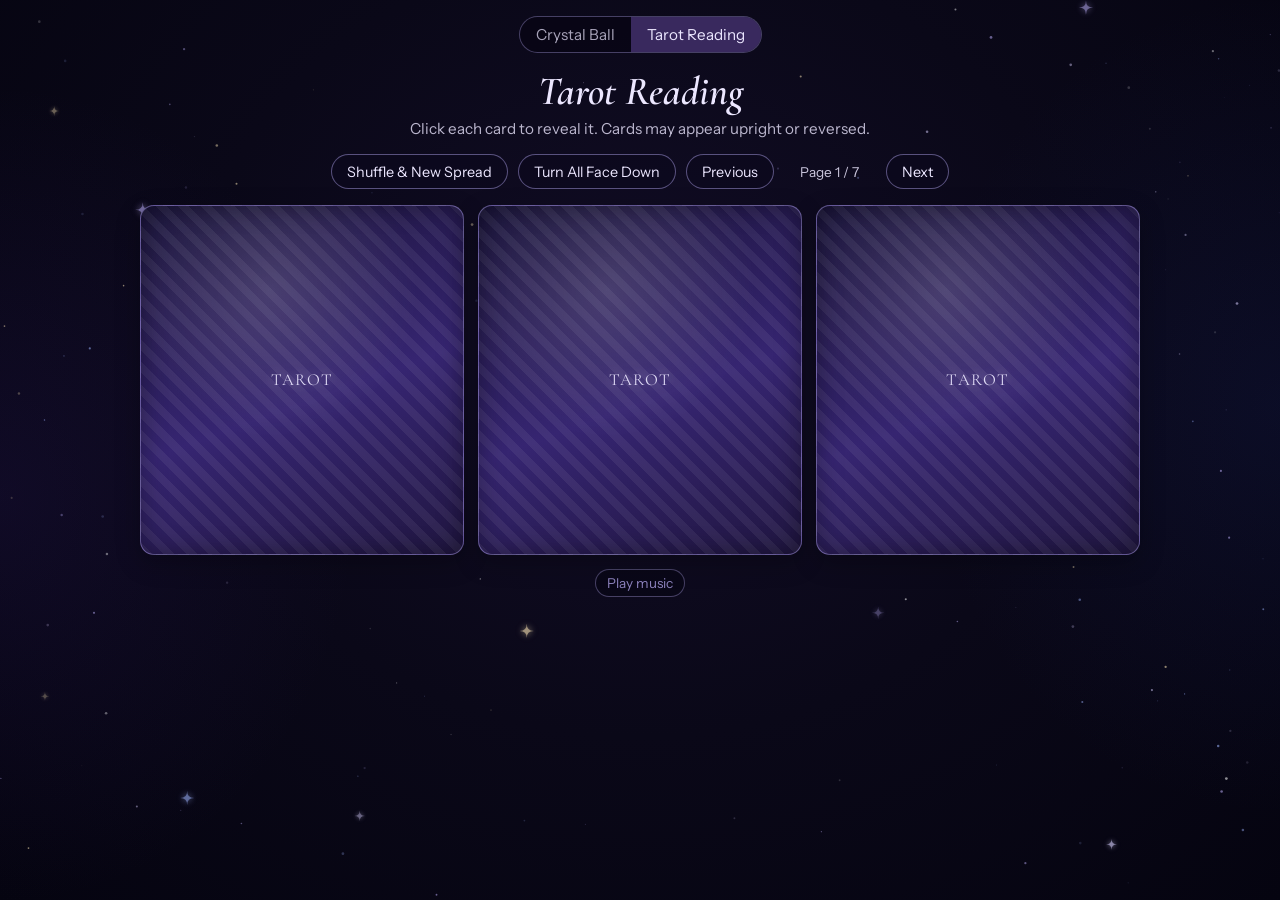
==== tarot.html @ 867b46ff "poop" ====
<!doctype html>
<html lang="en">
<head>
  <meta charset="utf-8">
  <meta name="viewport" content="width=device-width, initial-scale=1">
  <title>Tarot Reading</title>
  <link rel="preconnect" href="https://fonts.googleapis.com">
  <link rel="preconnect" href="https://fonts.gstatic.com" crossorigin>
  <link href="https://fonts.googleapis.com/css2?family=Cormorant+Garamond:ital,wght@1,500;1,600&family=Instrument+Sans:wght@400;500&display=swap" rel="stylesheet">
  <link rel="stylesheet" href="style.css">
</head>
<body>
  <canvas id="stars" aria-hidden="true"></canvas>
  <main>
    <audio id="background-music" src="Wizard_Tower_Theme.mp3"
           loop preload="auto" autoplay></audio>

    <nav class="page-switch" aria-label="Pages">
      <a class="page-link" href="index.html">Crystal Ball</a>
      <a class="page-link is-active" href="tarot.html" aria-current="page">Tarot Reading</a>
    </nav>

    <section class="mode-panel tarot-panel" id="tarot-panel">
      <div class="tarot-header">
        <h2>Tarot Reading</h2>
        <p>Click each card to reveal it. Cards may appear upright or reversed.</p>
      </div>

      <div class="tarot-controls">
        <button class="tarot-btn" id="shuffle-tarot" type="button">Shuffle &amp; New Spread</button>
        <button class="tarot-btn" id="reset-tarot" type="button">Turn All Face Down</button>
        <button class="tarot-btn" id="tarot-prev" type="button">Previous</button>
        <span class="tarot-page" id="tarot-page" aria-live="polite">Page 1 / 1</span>
        <button class="tarot-btn" id="tarot-next" type="button">Next</button>
      </div>

      <div class="tarot-deck" id="tarot-deck" aria-live="polite"></div>
    </section>

    <button class="music-toggle" id="music-toggle" type="button"
            aria-pressed="true">Play music</button>

    <p class="sr" id="live" aria-live="polite"></p>
  </main>
  <script src="stars.js"></script>
  <script src="script.js"></script>
</body>
</html>
---- style.css ----
html,
body {
  height: 100%;
  overflow: hidden;
}

:root {
  --bg: #050410;
  --ink: #ece7ff;
  --lavender: #b9acf5;
  --violet: #6b4fa8;

  /* Where the glowing orb sits inside the 1080x1080 video (tweak if you re-render) */
  --orb-x: 50.5%;
  --orb-y: 47.2%;
  --window-size: 29%;   /* diameter of the dark circle, relative to the frame */
  --zoom: 1.75;         /* how far the camera pushes in */

  --size: min(94vw, 66svh, 760px);
}

* { box-sizing: border-box; }

body {
  margin: 0;
  min-height: 100svh;
  display: grid;
  place-items: center;
  background:
    radial-gradient(ellipse 40% 65% at 0% 55%, rgba(60, 34, 130, 0.16), transparent 70%),
    radial-gradient(ellipse 40% 65% at 100% 45%, rgba(30, 48, 130, 0.16), transparent 70%),
    radial-gradient(ellipse at 50% 38%, #120d26 0%, #0a0818 50%, var(--bg) 100%);
  background-attachment: fixed;
  color: var(--ink);
  font-family: "Instrument Sans", system-ui, sans-serif;
}

#stars {
  position: fixed;
  inset: 0;
  width: 100%;
  height: 100%;
  z-index: 0;
  pointer-events: none;
}

main {
  position: relative;
  z-index: 1;
  display: flex;
  flex-direction: column;
  align-items: center;
  gap: 0.9rem;
  padding: 1rem 0.6rem;
  width: 100%;
  height: 100svh;
}

.mode-switch {
  display: inline-flex;
  border: 1px solid rgba(185, 172, 245, 0.35);
  border-radius: 999px;
  background: rgba(5, 4, 16, 0.45);
  overflow: hidden;
}

.page-switch {
  display: inline-flex;
  border: 1px solid rgba(185, 172, 245, 0.35);
  border-radius: 999px;
  background: rgba(5, 4, 16, 0.45);
  overflow: hidden;
}

.page-link {
  text-decoration: none;
  color: rgba(236, 231, 255, 0.7);
  padding: 0.5rem 1rem;
  font-family: "Instrument Sans", system-ui, sans-serif;
  font-size: 0.95rem;
  transition: background 200ms ease, color 200ms ease;
}

.page-link:hover {
  color: var(--ink);
}

.page-link.is-active {
  background: rgba(107, 79, 168, 0.5);
  color: var(--ink);
}

.page-link:focus-visible {
  outline: 1px solid var(--lavender);
  outline-offset: -1px;
}

.mode-btn {
  border: 0;
  background: transparent;
  color: rgba(236, 231, 255, 0.7);
  padding: 0.5rem 1rem;
  font-family: "Instrument Sans", system-ui, sans-serif;
  font-size: 0.95rem;
  cursor: pointer;
  transition: background 200ms ease, color 200ms ease;
}

.mode-btn:hover {
  color: var(--ink);
}

.mode-btn.is-active {
  background: rgba(107, 79, 168, 0.5);
  color: var(--ink);
}

.mode-btn:focus-visible {
  outline: 1px solid var(--lavender);
  outline-offset: -1px;
}

.mode-panel {
  width: min(94vw, 1000px);
  display: flex;
  flex-direction: column;
  align-items: center;
  gap: 0.9rem;
  max-height: calc(100svh - 180px);
}

.sr {
  position: absolute; width: 1px; height: 1px; overflow: hidden;
  clip: rect(0 0 0 0); white-space: nowrap; border: 0; padding: 0; margin: -1px;
}

/* ---------- The ball ---------- */

.frame {
  position: relative;
  width: var(--size);
  aspect-ratio: 1;
  overflow: hidden;
  container-type: inline-size;
  /* feathers the video's edges into the page background */
  -webkit-mask-image: radial-gradient(circle, #000 58%, transparent 74%);
          mask-image: radial-gradient(circle, #000 58%, transparent 74%);
}

.stage {
  position: absolute;
  inset: 0;
  transform-origin: var(--orb-x) var(--orb-y);
  /* closing: wait for the text to leave, then ease back out */
  transition: transform 850ms cubic-bezier(0.55, 0.05, 0.35, 1) 300ms;
}
.frame.is-open .stage {
  /* opening: fast start, long soft landing */
  transition: transform 1000ms cubic-bezier(0.16, 0.84, 0.24, 1);
  transform: scale(var(--zoom));
}

video {
  position: absolute;
  inset: 0;
  width: 100%;
  height: 100%;
  object-fit: cover;
  display: block;
}

.hit {
  position: absolute;
  inset: 0;
  width: 100%;
  height: 100%;
  background: none;
  border: 0;
  padding: 0;
  cursor: pointer;
  -webkit-tap-highlight-color: transparent;
  border-radius: 50%;
}
.hit:focus-visible {
  outline: 2px solid var(--lavender);
  outline-offset: -18%;
}

/* ---------- The dark window ---------- */

.window {
  position: absolute;
  left: var(--orb-x);
  top: var(--orb-y);
  width: var(--window-size);
  aspect-ratio: 1;
  translate: -50% -50%;
  border-radius: 50%;
  display: grid;
  place-items: center;
  background: radial-gradient(circle, rgba(4, 2, 10, 0.78) 0%, rgba(4, 2, 10, 0.86) 100%);
  box-shadow: inset 0 0 6cqw rgba(0, 0, 0, 0.7), 0 0 3cqw rgba(107, 79, 168, 0.35);
  backdrop-filter: blur(1.5px);
  scale: 0.35;
  opacity: 0;
  pointer-events: none;
  /* closing: after the text fades, shrink away */
  transition: scale 380ms cubic-bezier(0.5, 0, 0.75, 0) 120ms,
              opacity 300ms ease 160ms;
}
.frame.is-open .window {
  scale: 1;
  opacity: 1;
  /* opening: appears once the zoom is mostly done, with a slight overshoot */
  transition: scale 750ms cubic-bezier(0.2, 1.35, 0.4, 1) 550ms,
              opacity 400ms ease 550ms;
}

.answer {
  margin: 0;
  width: 78%;
  text-align: center;
  text-wrap: balance;
  font-family: "Cormorant Garamond", Georgia, serif;
  font-style: italic;
  font-weight: 600;
  line-height: 1.05;
  color: var(--ink);
  text-shadow: 0 0 1.4cqw rgba(185, 172, 245, 0.7);
  font-size: 3.4cqw;
  opacity: 0;
  filter: blur(6px);
  transition: opacity 180ms ease, filter 180ms ease;
}
.answer[data-size="short"] { font-size: 7cqw; }
.answer[data-size="long"]  { font-size: 2.8cqw; }
.answer[data-size="num"]   { font-size: 11cqw; line-height: 1; }

.frame.is-open .answer {
  opacity: 1;
  filter: blur(0);
  transition: opacity 650ms ease 1050ms, filter 650ms ease 1050ms;
}

/* ---------- Controls ---------- */

.hint {
  margin: 0;
  min-height: 1.4em;
  font-family: "Cormorant Garamond", Georgia, serif;
  font-style: italic;
  font-weight: 500;
  font-size: 1.15rem;
  color: var(--lavender);
  opacity: 0.7;
}

.types {
  display: flex;
  flex-wrap: wrap;
  justify-content: center;
  gap: 0.4rem 2rem;
  border: 0;
  padding: 0;
  margin: 0.4rem 0 0;
  max-width: 92vw;
}

.choice {
  position: relative;
  padding: 0.35rem 0;
  background: none;
  border: 0;
  cursor: pointer;
  font-family: "Cormorant Garamond", Georgia, serif;
  font-style: italic;
  font-weight: 600;
  font-size: 1.25rem;
  line-height: 1.2;
  color: rgba(185, 172, 245, 0.5);
  transition: color 250ms;
  -webkit-tap-highlight-color: transparent;
}
.choice:hover { color: rgba(185, 172, 245, 0.85); }
.choice:focus-visible { outline: 1px solid var(--lavender); outline-offset: 4px; }

/* a small four-point star, like the ones in the sky, marks the choice */
.choice::before {
  content: "";
  position: absolute;
  left: -1rem;
  top: 50%;
  width: 0.55rem;
  height: 0.55rem;
  margin-top: -0.275rem;
  background: var(--ink);
  clip-path: polygon(50% 0, 60% 40%, 100% 50%, 60% 60%, 50% 100%, 40% 60%, 0 50%, 40% 40%);
  opacity: 0;
  transform: scale(0.3) rotate(-45deg);
  transition: opacity 250ms, transform 350ms cubic-bezier(0.2, 1.3, 0.4, 1);
}
.choice[aria-pressed="true"] { color: var(--ink); }
.choice[aria-pressed="true"]::before { opacity: 0.9; transform: none; }

.music-toggle {
  padding: 0.3rem 0.7rem;
  border: 1px solid rgba(185, 172, 245, 0.35);
  border-radius: 999px;
  background: rgba(5, 4, 16, 0.35);
  color: rgba(185, 172, 245, 0.75);
  cursor: pointer;
  font: inherit;
  font-size: 0.85rem;
  transition: border-color 250ms, color 250ms, background 250ms;
  -webkit-tap-highlight-color: transparent;
}
.music-toggle:hover {
  border-color: rgba(185, 172, 245, 0.75);
  color: var(--ink);
  background: rgba(107, 79, 168, 0.2);
}
.music-toggle:focus-visible {
  outline: 1px solid var(--lavender);
  outline-offset: 3px;
}

/* ---------- Tarot ---------- */

.tarot-panel {
  gap: 1rem;
}

.tarot-header {
  text-align: center;
}

.tarot-header h2 {
  margin: 0;
  font-family: "Cormorant Garamond", Georgia, serif;
  font-style: italic;
  font-weight: 600;
  font-size: clamp(1.7rem, 3.8vw, 2.5rem);
}

.tarot-header p {
  margin: 0.25rem 0 0;
  color: rgba(236, 231, 255, 0.78);
  font-size: 0.95rem;
}

.tarot-controls {
  display: flex;
  gap: 0.6rem;
  flex-wrap: wrap;
  justify-content: center;
  align-items: center;
}

.tarot-page {
  min-width: 5.8rem;
  text-align: center;
  font-size: 0.85rem;
  color: rgba(236, 231, 255, 0.85);
}

.tarot-btn {
  padding: 0.45rem 0.95rem;
  border: 1px solid rgba(185, 172, 245, 0.45);
  border-radius: 999px;
  background: rgba(12, 9, 30, 0.62);
  color: var(--ink);
  font-family: "Instrument Sans", system-ui, sans-serif;
  font-size: 0.9rem;
  cursor: pointer;
  transition: transform 200ms ease, border-color 200ms ease, background 200ms ease;
}

.tarot-btn:hover {
  transform: translateY(-1px);
  border-color: rgba(185, 172, 245, 0.9);
  background: rgba(41, 23, 90, 0.58);
}

.tarot-btn:focus-visible {
  outline: 1px solid var(--lavender);
  outline-offset: 2px;
}

.tarot-deck {
  width: min(94vw, 1000px);
  display: grid;
  grid-template-columns: repeat(3, minmax(0, 1fr));
  gap: 0.85rem;
}

.tarot-card {
  border: 0;
  background: none;
  perspective: 1400px;
  padding: 0;
  cursor: pointer;
  min-height: clamp(260px, 44svh, 350px);
}

.tarot-card:focus-visible {
  outline: 2px solid var(--lavender);
  outline-offset: 2px;
  border-radius: 14px;
}

.tarot-card-inner {
  position: relative;
  width: 100%;
  height: 100%;
  min-height: clamp(260px, 44svh, 350px);
  border-radius: 14px;
  transform-style: preserve-3d;
  transition: transform 850ms cubic-bezier(0.16, 0.9, 0.2, 1.02);
}

.tarot-card.is-revealed .tarot-card-inner {
  transform: rotateY(180deg);
}

.tarot-face {
  position: absolute;
  inset: 0;
  border-radius: 14px;
  backface-visibility: hidden;
  overflow: hidden;
}

.tarot-back {
  border: 1px solid rgba(185, 172, 245, 0.4);
  background:
    radial-gradient(circle at 40% 24%, rgba(255, 255, 255, 0.15), transparent 45%),
    repeating-linear-gradient(45deg, rgba(255, 255, 255, 0.07) 0 8px, rgba(255, 255, 255, 0.01) 8px 16px),
    linear-gradient(160deg, #161036 0%, #34226f 55%, #1d133f 100%);
  box-shadow: inset 0 0 26px rgba(0, 0, 0, 0.35), 0 8px 24px rgba(0, 0, 0, 0.25);
  display: grid;
  place-items: center;
}

.tarot-back span {
  font-family: "Cormorant Garamond", Georgia, serif;
  font-size: 1.05rem;
  letter-spacing: 0.08em;
  text-transform: uppercase;
  color: rgba(236, 231, 255, 0.92);
  text-shadow: 0 0 12px rgba(236, 231, 255, 0.42);
}

.tarot-front {
  transform: rotateY(180deg);
  background: linear-gradient(180deg, rgba(22, 16, 54, 0.97) 0%, rgba(10, 8, 24, 0.98) 100%);
  border: 1px solid rgba(185, 172, 245, 0.35);
  display: grid;
  grid-template-rows: 58% 42%;
}

.tarot-image-wrap {
  position: relative;
  height: 100%;
  background: rgba(0, 0, 0, 0.28);
  display: grid;
  place-items: center;
  padding: 0.2rem;
}

.tarot-image {
  width: 100%;
  height: 100%;
  object-fit: contain;
  display: block;
}

.tarot-image.is-reversed {
  transform: rotate(180deg);
}

.tarot-front-content {
  padding: 0.52rem 0.58rem;
  display: grid;
  gap: 0.3rem;
  overflow: auto;
}

.tarot-name {
  margin: 0;
  font-family: "Cormorant Garamond", Georgia, serif;
  font-style: italic;
  font-size: clamp(1.02rem, 1.5vw, 1.16rem);
  line-height: 1.1;
  color: var(--ink);
  text-shadow: 0 0 10px rgba(185, 172, 245, 0.22);
}

.tarot-orientation {
  margin: 0;
  font-size: 0.72rem;
  letter-spacing: 0.06em;
  text-transform: uppercase;
  color: rgba(185, 172, 245, 0.9);
}

.tarot-meaning {
  margin: 0;
  font-size: clamp(0.72rem, 1.1vw, 0.8rem);
  line-height: 1.25;
  color: rgba(236, 231, 255, 0.9);
}

@media (prefers-reduced-motion: reduce) {
  .choice::before { transition: none; }
  :root { --zoom: 1; }
  .stage, .frame.is-open .stage { transition: none; }
  .window, .frame.is-open .window { transition: opacity 200ms ease; scale: 1; }
  .answer, .frame.is-open .answer { transition: opacity 200ms ease; filter: none; }
  .frame.is-open .window, .frame.is-open .answer { transition-delay: 0s; }
  .tarot-card-inner,
  .tarot-card.is-revealed .tarot-card-inner {
    transition: none;
  }
}

@media (max-width: 640px) {
  .mode-panel {
    max-height: calc(100svh - 170px);
  }

  .tarot-deck {
    grid-template-columns: repeat(2, minmax(0, 1fr));
  }

  .tarot-card,
  .tarot-card-inner {
    min-height: clamp(220px, 34svh, 280px);
  }

  .tarot-front {
    grid-template-rows: 54% 46%;
  }
}
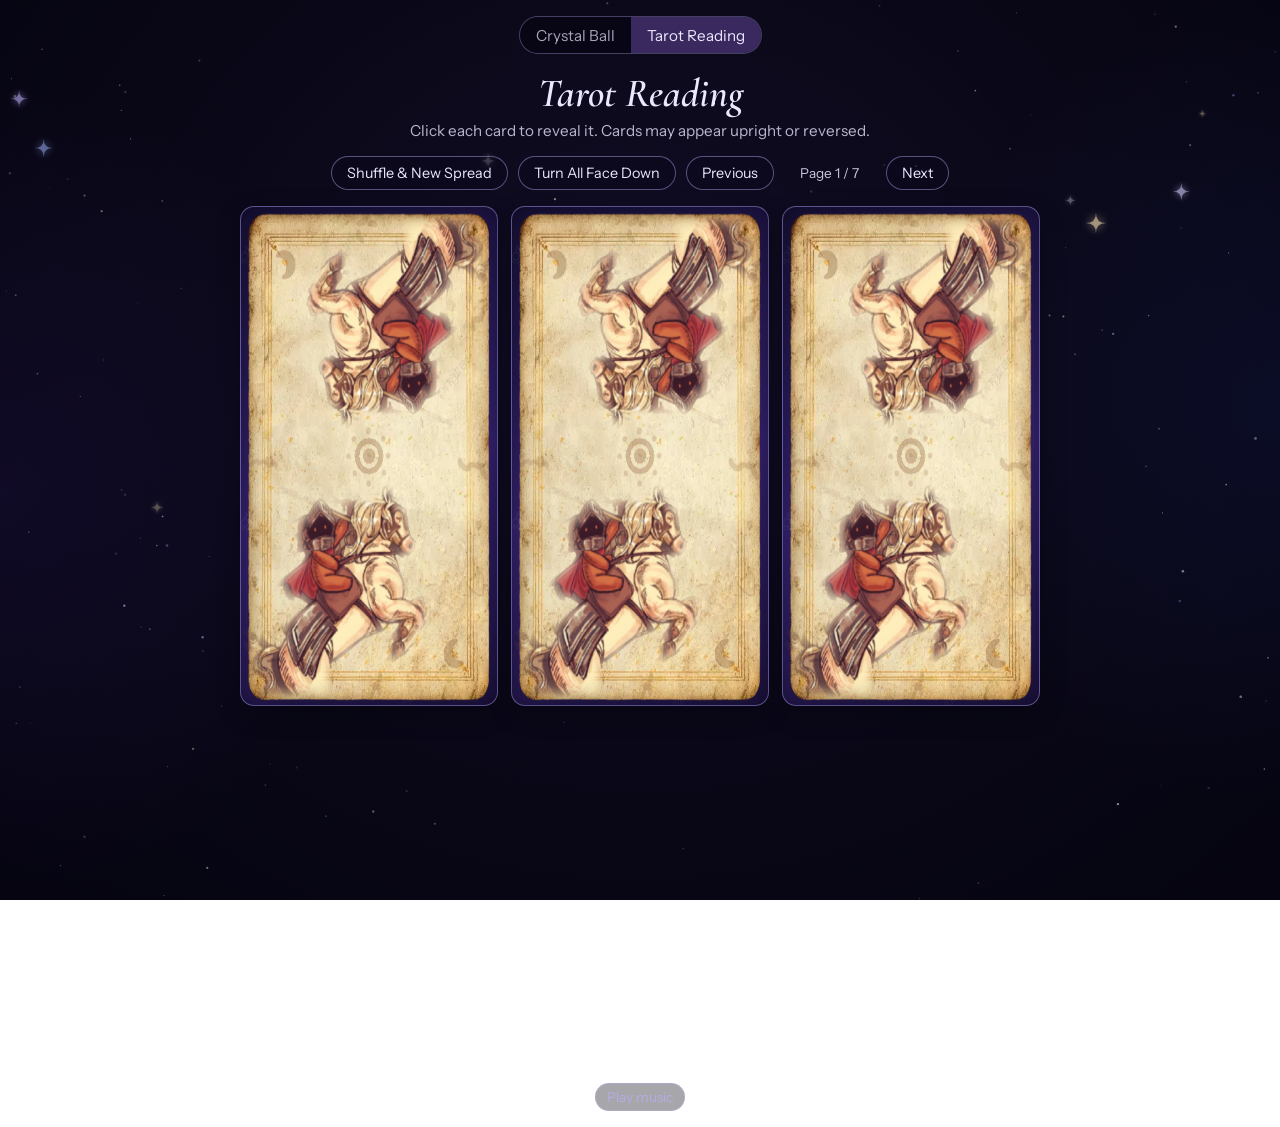
==== commit 6ffaa30b: "Tarot Sound Effects" ====
--- a/tarot.html
+++ b/tarot.html
@@ -14,6 +14,7 @@
   <main>
     <audio id="background-music" src="Wizard_Tower_Theme.mp3"
            loop preload="auto" autoplay></audio>
+    <audio id="flip-sound" src="flipcard.wav" preload="auto"></audio>
 
     <nav class="page-switch" aria-label="Pages">
       <a class="page-link" href="index.html">Crystal Ball</a>
--- a/style.css
+++ b/style.css
@@ -1,7 +1,9 @@
 html,
 body {
-  height: 100%;
-  overflow: hidden;
+  min-height: 100%;
+  height: auto;
+  overflow-x: hidden;
+  overflow-y: auto;
 }
 
 :root {
@@ -53,7 +55,8 @@
   gap: 0.9rem;
   padding: 1rem 0.6rem;
   width: 100%;
-  height: 100svh;
+  min-height: 100svh;
+  height: auto;
 }
 
 .mode-switch {
@@ -66,6 +69,8 @@
 
 .page-switch {
   display: inline-flex;
+  flex: 0 0 auto;
+  min-height: 2.4rem;
   border: 1px solid rgba(185, 172, 245, 0.35);
   border-radius: 999px;
   background: rgba(5, 4, 16, 0.45);
@@ -73,6 +78,8 @@
 }
 
 .page-link {
+  display: inline-flex;
+  align-items: center;
   text-decoration: none;
   color: rgba(236, 231, 255, 0.7);
   padding: 0.5rem 1rem;
@@ -328,6 +335,9 @@
 
 .tarot-panel {
   gap: 1rem;
+  max-height: none;
+  min-height: 1000px;
+  padding: 0 0.3rem 0.5rem;
 }
 
 .tarot-header {
@@ -387,7 +397,9 @@
 }
 
 .tarot-deck {
-  width: min(94vw, 1000px);
+  min-width: 800px;
+  flex: 0 0 auto;
+  min-height: 500px;
   display: grid;
   grid-template-columns: repeat(3, minmax(0, 1fr));
   gap: 0.85rem;
@@ -396,10 +408,10 @@
 .tarot-card {
   border: 0;
   background: none;
-  perspective: 1400px;
   padding: 0;
   cursor: pointer;
-  min-height: clamp(260px, 44svh, 350px);
+  height: 100%;
+  min-height: 0;
 }
 
 .tarot-card:focus-visible {
@@ -412,7 +424,6 @@
   position: relative;
   width: 100%;
   height: 100%;
-  min-height: clamp(260px, 44svh, 350px);
   border-radius: 14px;
   transform-style: preserve-3d;
   transition: transform 850ms cubic-bezier(0.16, 0.9, 0.2, 1.02);
@@ -433,8 +444,7 @@
 .tarot-back {
   border: 1px solid rgba(185, 172, 245, 0.4);
   background:
-    radial-gradient(circle at 40% 24%, rgba(255, 255, 255, 0.15), transparent 45%),
-    repeating-linear-gradient(45deg, rgba(255, 255, 255, 0.07) 0 8px, rgba(255, 255, 255, 0.01) 8px 16px),
+    url("TarotBacking.png") center / 100% 100% no-repeat,
     linear-gradient(160deg, #161036 0%, #34226f 55%, #1d133f 100%);
   box-shadow: inset 0 0 26px rgba(0, 0, 0, 0.35), 0 8px 24px rgba(0, 0, 0, 0.25);
   display: grid;
@@ -442,6 +452,7 @@
 }
 
 .tarot-back span {
+  display: none;
   font-family: "Cormorant Garamond", Georgia, serif;
   font-size: 1.05rem;
   letter-spacing: 0.08em;
@@ -455,22 +466,26 @@
   background: linear-gradient(180deg, rgba(22, 16, 54, 0.97) 0%, rgba(10, 8, 24, 0.98) 100%);
   border: 1px solid rgba(185, 172, 245, 0.35);
   display: grid;
-  grid-template-rows: 58% 42%;
+  grid-template-rows: minmax(0, 1fr) auto;
+  min-height: 0;
 }
 
 .tarot-image-wrap {
   position: relative;
+  min-height: 0;
   height: 100%;
   background: rgba(0, 0, 0, 0.28);
   display: grid;
   place-items: center;
-  padding: 0.2rem;
+  padding: 0.1rem;
+  overflow: hidden;
+  border-bottom: 1px solid rgba(185, 172, 245, 0.35);
 }
 
 .tarot-image {
-  width: 100%;
-  height: 100%;
-  object-fit: contain;
+  width: auto;
+  height: 100%;
+  max-width: 100%;
   display: block;
 }
 
@@ -479,25 +494,31 @@
 }
 
 .tarot-front-content {
+  min-height: 0;
   padding: 0.52rem 0.58rem;
-  display: grid;
+  display: flex;
+  flex-direction: column;
+  align-items: center;
   gap: 0.3rem;
-  overflow: auto;
+  overflow: visible;
+  position: relative;
+  z-index: 1;
+  background: rgba(10, 8, 24, 0.98);
 }
 
 .tarot-name {
   margin: 0;
   font-family: "Cormorant Garamond", Georgia, serif;
   font-style: italic;
-  font-size: clamp(1.02rem, 1.5vw, 1.16rem);
-  line-height: 1.1;
+  font-size: clamp(1.25rem, 1.8vw, 1.45rem);
+  line-height: 1.15;
   color: var(--ink);
   text-shadow: 0 0 10px rgba(185, 172, 245, 0.22);
 }
 
 .tarot-orientation {
   margin: 0;
-  font-size: 0.72rem;
+  font-size: 0.85rem;
   letter-spacing: 0.06em;
   text-transform: uppercase;
   color: rgba(185, 172, 245, 0.9);
@@ -505,8 +526,10 @@
 
 .tarot-meaning {
   margin: 0;
-  font-size: clamp(0.72rem, 1.1vw, 0.8rem);
-  line-height: 1.25;
+  font-family: "Instrument Sans", system-ui, sans-serif;
+  font-size: clamp(0.9rem, 1.25vw, 1.05rem);
+  line-height: 1.35;
+  text-align: center;
   color: rgba(236, 231, 255, 0.9);
 }
 
@@ -528,16 +551,16 @@
     max-height: calc(100svh - 170px);
   }
 
+  .tarot-panel {
+    height: auto;
+    max-height: none;
+  }
+
   .tarot-deck {
     grid-template-columns: repeat(2, minmax(0, 1fr));
   }
 
-  .tarot-card,
-  .tarot-card-inner {
-    min-height: clamp(220px, 34svh, 280px);
-  }
-
   .tarot-front {
-    grid-template-rows: 54% 46%;
+    grid-template-rows: minmax(0, 1fr) auto;
   }
 }
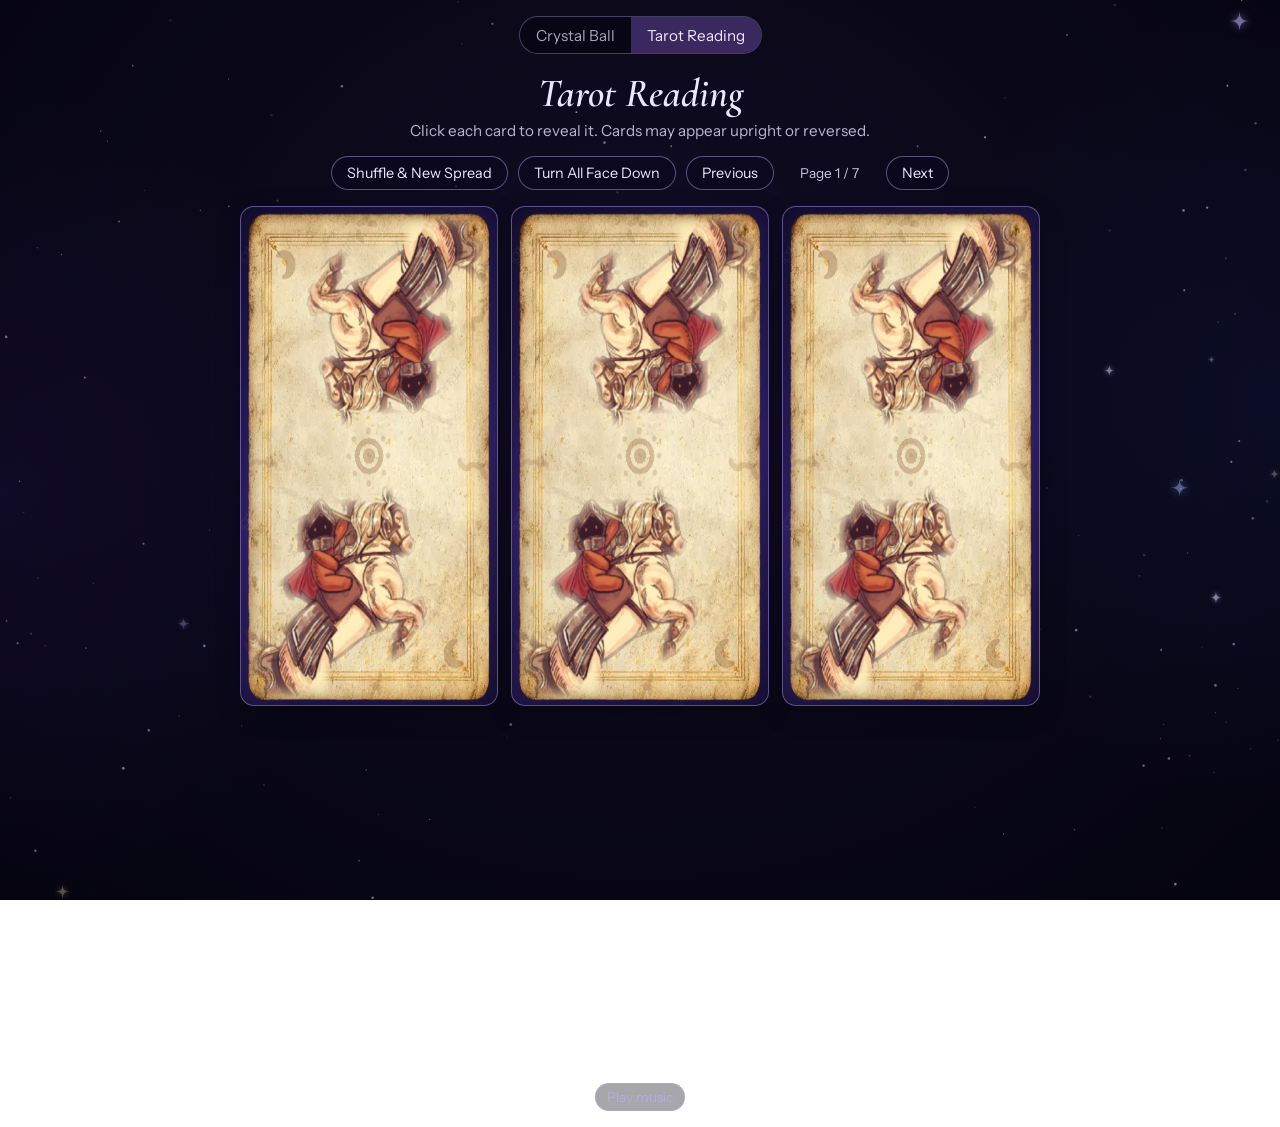
==== commit 83b0392e: "Music Updated" ====
--- a/tarot.html
+++ b/tarot.html
@@ -12,7 +12,7 @@
 <body>
   <canvas id="stars" aria-hidden="true"></canvas>
   <main>
-    <audio id="background-music" src="Wizard_Tower_Theme.mp3"
+    <audio id="background-music" src="Ghostly_Combat.mp3"
            loop preload="auto" autoplay></audio>
     <audio id="flip-sound" src="flipcard.wav" preload="auto"></audio>
 
